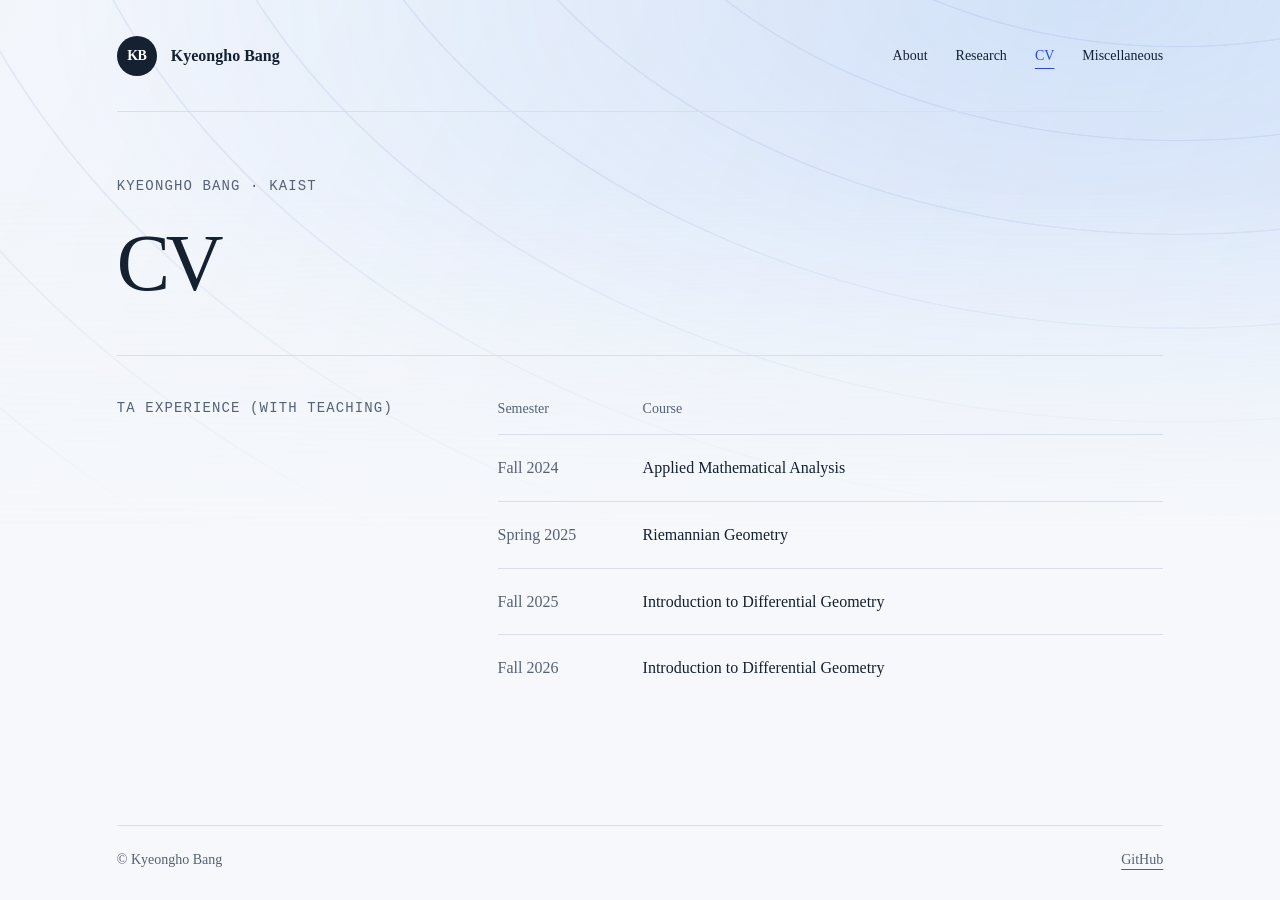
==== CV.html @ 7dfab5c5 "Update and rename teaching.html to CV.html" ====
<!doctype html>
<html lang="en">
<head>
  <meta charset="utf-8">
  <meta name="viewport" content="width=device-width, initial-scale=1">
  <meta name="theme-color" content="#f6f8fb">
  <meta name="description" content="CV of Kyeongho Bang, 2024–2026.">
  <meta property="og:title" content="CV — Kyeongho Bang">
  <meta property="og:description" content="CV of Kyeongho Bang, 2024–2026.">
  <meta property="og:type" content="website">
  <title>CV — Kyeongho Bang</title>
  <link rel="icon" type="image/svg+xml" href="data:image/svg+xml,%3Csvg xmlns='http://www.w3.org/2000/svg' viewBox='0 0 64 64'%3E%3Crect width='64' height='64' rx='14' fill='%232947ed'/%3E%3Ctext x='32' y='43' text-anchor='middle' font-family='Arial,sans-serif' font-weight='700' font-size='32' fill='white'%3EK%3C/text%3E%3C/svg%3E">
  <link rel="stylesheet" href="styles.css">
</head>
<body>
  <a class="skip" href="#main">Skip to content</a>
  <div class="page">
    <header>
      <a class="brand" href="index.html" aria-label="Kyeongho Bang home"><span class="monogram" aria-hidden="true">KB</span><span class="brand-label">Kyeongho Bang</span></a>
      <nav aria-label="Main navigation">
  <a href="index.html">About</a>
  <a href="research.html" >Research</a>
  <a href="CV.html" aria-current="page">CV</a>
  <a href="miscellaneous.html">Miscellaneous</a>
</nav>
    </header>
    <main id="main">
      <div class="page-heading"><p class="eyebrow">Kyeongho Bang · KAIST</p><h1>CV</h1></div>
      <section class="section" aria-labelledby="teaching-title">
        <h2 id="teaching-title">TA experience (with teaching)</h2>
        <div>
          <table class="teaching-table">
            <thead><tr><th scope="col">Semester</th><th scope="col">Course</th></tr></thead>
            <tbody>
              <tr><th scope="row">Fall 2024</th><td>Applied Mathematical Analysis</td></tr>
              <tr><th scope="row">Spring 2025</th><td>Riemannian Geometry</td></tr>
              <tr><th scope="row">Fall 2025</th><td>Introduction to Differential Geometry</td></tr>
              <tr><th scope="row">Fall 2026</th><td>Introduction to Differential Geometry</td></tr>
            </tbody>
          </table>
        </div>
      </section>
    </main>
    <footer><p>© Kyeongho Bang</p><a href="https://github.com/kyeonghobang">GitHub</a></footer>
  </div>
</body>
</html>
---- styles.css ----
:root { color-scheme: light; --paper:#f6f8fb; --ink:#152030; --muted:#566174; --blue:#2947ed; --line:#d8deea; }
    * { box-sizing:border-box; }
    html { scroll-behavior:smooth; }
    body { position:relative; isolation:isolate; margin:0; background:var(--paper); color:var(--ink); font-family:Georgia,'Times New Roman',serif; -webkit-font-smoothing:antialiased; }
    a { color:inherit; text-decoration-thickness:1px; text-underline-offset:5px; }
    a:focus-visible { outline:3px solid var(--blue); outline-offset:7px; }
    .skip { position:absolute; top:12px; left:12px; transform:translateY(-200%); padding:12px; background:white; z-index:5; }
    .skip:focus { transform:none; }
    .page { max-width:1200px; margin:auto; padding:0 clamp(24px,6vw,88px); }
    header { min-height:112px; display:flex; align-items:center; justify-content:space-between; gap:24px; border-bottom:1px solid var(--line); }
    .brand { display:flex; align-items:center; gap:14px; font-size:16px; font-weight:700; text-decoration:none; }
    .monogram { display:grid; place-items:center; width:40px; height:40px; border-radius:50%; background:var(--ink); color:white; font-size:14px; letter-spacing:-.04em; flex-shrink:0; }
    nav { display:flex; flex-wrap:wrap; gap:28px; font-size:14px; }
    nav a { text-decoration:none; }
    nav a:hover { color:var(--blue); text-decoration:underline; }
    .intro { padding:76px 0 64px; }
    .eyebrow { margin:0 0 34px; color:var(--muted); font:14px/1.5 'Courier New',monospace; letter-spacing:.08em; text-transform:uppercase; }
    h1 { margin:0; font-family:Georgia,'Times New Roman',serif; font-size:clamp(54px,7.6vw,100px); line-height:1.1; letter-spacing:-.055em; font-weight:400; }
    h1 span { color:var(--blue); }
    .intro-bottom { margin-top:30px; display:flex; justify-content:space-between; align-items:flex-end; gap:32px; }
    .intro-copy { max-width:650px; font-size:clamp(18px,2vw,23px); line-height:1.5; letter-spacing:-.025em; margin:0; }
    .button { display:inline-flex; align-items:center; justify-content:center; gap:12px; min-height:54px; padding:16px 25px; border:1px solid var(--blue); border-radius:5px; background:var(--blue); color:white; font-size:16px; font-weight:600; text-decoration:none; white-space:nowrap; transition:background .18s,transform .18s; }
    .button:hover { background:#1935ce; transform:translateY(-2px); }
    .button svg { width:20px; height:20px; fill:currentColor; }
    .about { display:grid; grid-template-columns:1fr 2fr; gap:48px; padding:50px 0 56px; border-top:1px solid var(--line); }
    h2 { font-size:14px; line-height:1.5; font-weight:400; font-family:'Courier New',monospace; letter-spacing:.08em; text-transform:uppercase; margin:0; color:var(--muted); }
    .about p { max-width:700px; font-size:19px; line-height:1.7; margin:0; }
    .section { display:grid; grid-template-columns:1fr 2fr; gap:48px; padding:42px 0 48px; border-top:1px solid var(--line); scroll-margin-top:24px; }
    .research-topic { font-family:Georgia,'Times New Roman',serif; font-size:22px; line-height:1.5; font-weight:400; margin:0; letter-spacing:-.025em; }
    .paper h3 { font-family:Georgia,'Times New Roman',serif; font-size:clamp(23px,2.6vw,30px); font-weight:400; line-height:1.35; margin:0 0 16px; letter-spacing:-.02em; }
    .paper h3 a { text-decoration:none; }
    .paper h3 a:hover { color:var(--blue); text-decoration:underline; }
    .paper p { margin:0 0 12px; font-size:16px; line-height:1.6; }
    .paper .metadata { color:var(--muted); font-size:14px; }
    .paper-links { display:flex; flex-wrap:wrap; gap:14px; margin-top:20px; }
    .paper-links a { padding:7px 13px; border:1px solid var(--line); border-radius:4px; color:var(--blue); font-size:14px; text-decoration:none; }
    .paper-links a:hover { border-color:var(--blue); }
    .education-list { list-style:none; margin:0; padding:0; }
    .education-list li + li { margin-top:28px; }
    .education-list .period { color:var(--muted); font:14px/1.5 'Courier New',monospace; }
    .education-list h3 { margin:8px 0; font-size:19px; font-weight:600; }
    .education-list p { margin:4px 0; line-height:1.6; font-size:16px; }
    .about a { color:var(--blue); }
    .profile-link { display:inline-block; font-size:16px; color:var(--blue); overflow-wrap:anywhere; }
    footer { border-top:1px solid var(--line); padding:26px 0 32px; display:flex; justify-content:space-between; flex-wrap:wrap; gap:16px; font-size:14px; color:var(--muted); }
    footer p { margin:0; }
    ::selection { background:#dce3ff; color:#152030; }
    
    @media (max-width:680px) {
      header { min-height:88px; padding:22px 0; gap:20px; flex-wrap:wrap; }
      .brand { font-size:14px; gap:10px; }
      nav { gap:16px; }
      .intro { padding:66px 0 56px; }
      .eyebrow { margin-bottom:28px; font-size:13px; }
      h1 { font-size:clamp(50px,11vw,74px); }
      .intro-bottom { margin-top:34px; flex-direction:column; align-items:flex-start; gap:28px; }
      .about, .section { grid-template-columns:1fr; gap:24px; padding:32px 0 38px; }
      .about p { font-size:18px; }
    }
    @media (max-width:360px) { .brand-label { display:none; } }
    @media (prefers-reduced-motion:reduce) { html { scroll-behavior:auto; } .button { transition:none; } }
    .page { min-height:100vh; display:flex; flex-direction:column; }
    main { flex:1; min-width:0; }
    nav a { padding:8px 0; }
    nav a[aria-current="page"] { color:var(--blue); text-decoration:underline; text-underline-offset:8px; }
    .page-heading { padding:64px 0 48px; }
    .page-heading h1 { font-size:clamp(48px,6.5vw,80px); }
    .page-heading .eyebrow { margin-bottom:22px; }
    .teaching-table { width:100%; border-collapse:collapse; text-align:left; font-size:16px; line-height:1.6; }
    .teaching-table caption { text-align:left; font-size:18px; margin-bottom:24px; }
    .teaching-table thead th { font-size:14px; font-weight:400; color:var(--muted); padding:0 0 14px; border-bottom:1px solid var(--line); }
    .teaching-table tbody th, .teaching-table td { vertical-align:top; padding:20px 0; border-bottom:1px solid var(--line); }
    .teaching-table tbody th { font-weight:400; color:var(--muted); white-space:nowrap; }
    .teaching-table th:first-child { padding-right:24px; width:145px; }
    .teaching-table tbody tr:last-child th, .teaching-table tbody tr:last-child td { border-bottom:0; }
    .about .about-contact { margin-top:22px; font-size:18px; overflow-wrap:anywhere; }
    @media (max-width:680px) {
      .page-heading { padding:48px 0 36px; }
      .teaching-table th:first-child { width:110px; padding-right:16px; }
    }


    body::before {
      content:"";
      position:absolute;
      inset:0 0 auto;
      height:540px;
      z-index:-1;
      pointer-events:none;
      background:
        repeating-radial-gradient(ellipse at 92% -55%, transparent 0 86px, rgba(55,95,184,.09) 87px 88px, transparent 89px 132px),
        radial-gradient(ellipse at 85% 0%, rgba(103,154,234,.2), transparent 68%),
        linear-gradient(115deg, rgba(230,240,255,.2), rgba(205,226,255,.28));
      -webkit-mask-image:linear-gradient(to bottom, #000 35%, transparent 100%);
      mask-image:linear-gradient(to bottom, #000 35%, transparent 100%);
    }
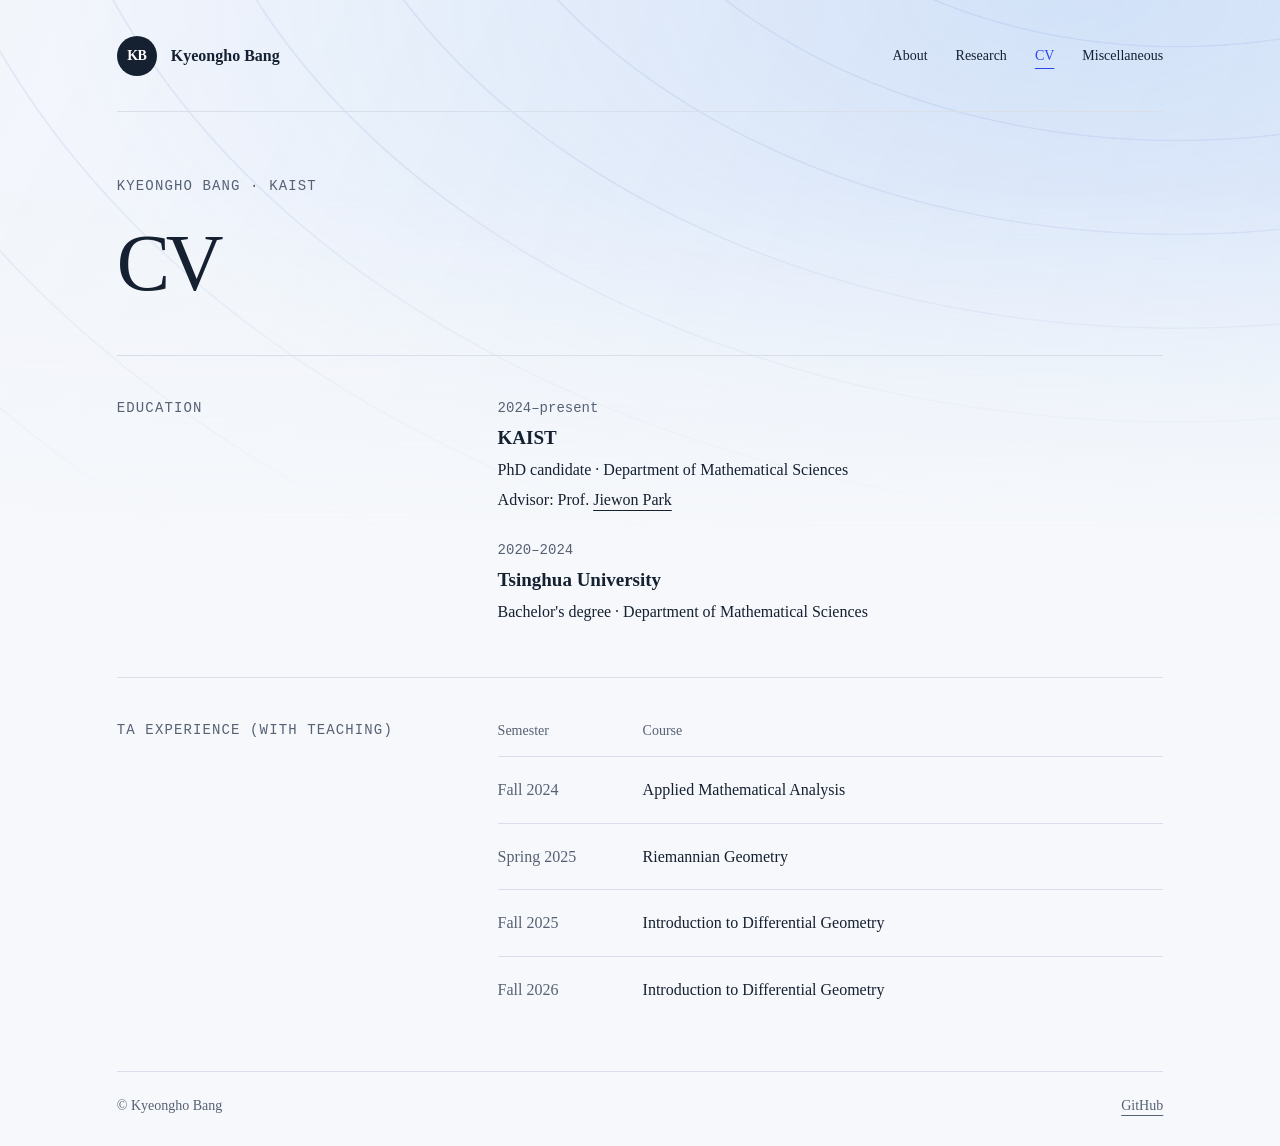
==== commit bec6bb1a: "Update CV.html" ====
--- a/CV.html
+++ b/CV.html
@@ -26,6 +26,15 @@
     </header>
     <main id="main">
       <div class="page-heading"><p class="eyebrow">Kyeongho Bang · KAIST</p><h1>CV</h1></div>
+
+      <section id="education" class="section" aria-labelledby="education-title">
+        <h2 id="education-title">Education</h2>
+        <ol class="education-list">
+          <li><span class="period">2024–present</span><h3>KAIST</h3><p>PhD candidate · Department of Mathematical Sciences</p><p>Advisor: Prof. <a href="https://sites.google.com/view/jiewonpark?pli=1&amp;authuser=0">Jiewon Park</a></p></li>
+          <li><span class="period">2020–2024</span><h3>Tsinghua University</h3><p>Bachelor's degree · Department of Mathematical Sciences</p></li>
+        </ol>
+      </section>
+      
       <section class="section" aria-labelledby="teaching-title">
         <h2 id="teaching-title">TA experience (with teaching)</h2>
         <div>
@@ -40,6 +49,7 @@
           </table>
         </div>
       </section>
+
     </main>
     <footer><p>© Kyeongho Bang</p><a href="https://github.com/kyeonghobang">GitHub</a></footer>
   </div>
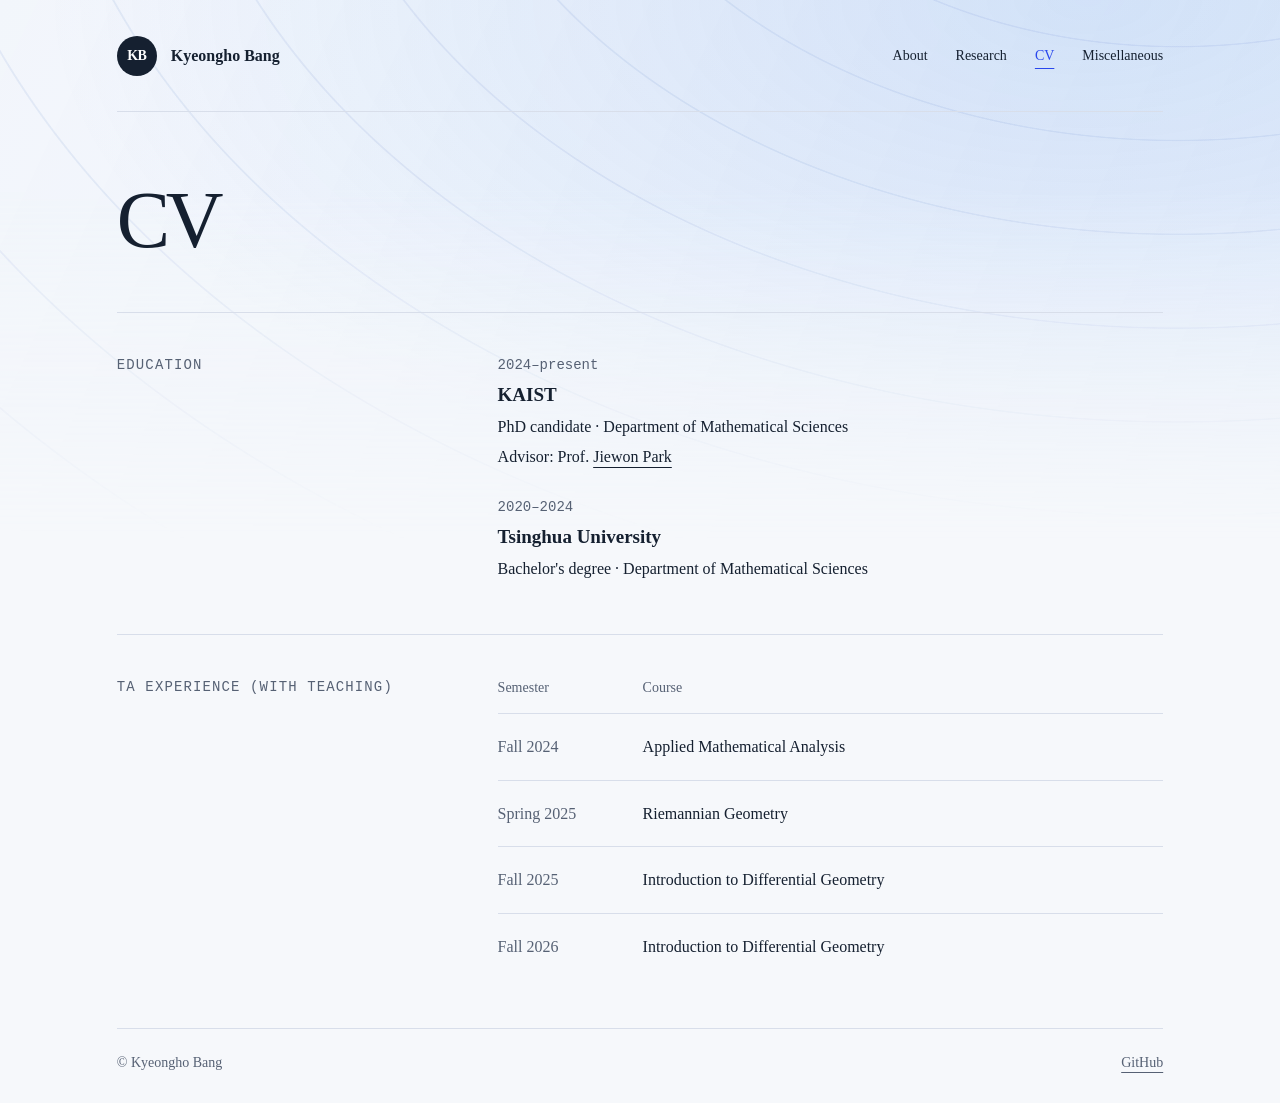
==== commit 52f6ed1c: "Update CV.html" ====
--- a/CV.html
+++ b/CV.html
@@ -25,7 +25,7 @@
 </nav>
     </header>
     <main id="main">
-      <div class="page-heading"><p class="eyebrow">Kyeongho Bang · KAIST</p><h1>CV</h1></div>
+      <div class="page-heading"><h1>CV</h1></div>
 
       <section id="education" class="section" aria-labelledby="education-title">
         <h2 id="education-title">Education</h2>
--- a/styles.css
+++ b/styles.css
@@ -45,7 +45,10 @@
     footer { border-top:1px solid var(--line); padding:26px 0 32px; display:flex; justify-content:space-between; flex-wrap:wrap; gap:16px; font-size:14px; color:var(--muted); }
     footer p { margin:0; }
     ::selection { background:#dce3ff; color:#152030; }
-    
+    .notes-list {margin: 0;padding-left: 1.5rem;}
+    .note-description {margin: 0;}
+    .note-file {margin: 0.5rem 0 0;}
+
     @media (max-width:680px) {
       header { min-height:88px; padding:22px 0; gap:20px; flex-wrap:wrap; }
       .brand { font-size:14px; gap:10px; }
@@ -94,3 +97,11 @@
       -webkit-mask-image:linear-gradient(to bottom, #000 35%, transparent 100%);
       mask-image:linear-gradient(to bottom, #000 35%, transparent 100%);
     }
+
+.notes-list > li {
+  padding-bottom: 2rem;
+}
+
+.notes-list > li:last-child {
+  padding-bottom: 0;
+}
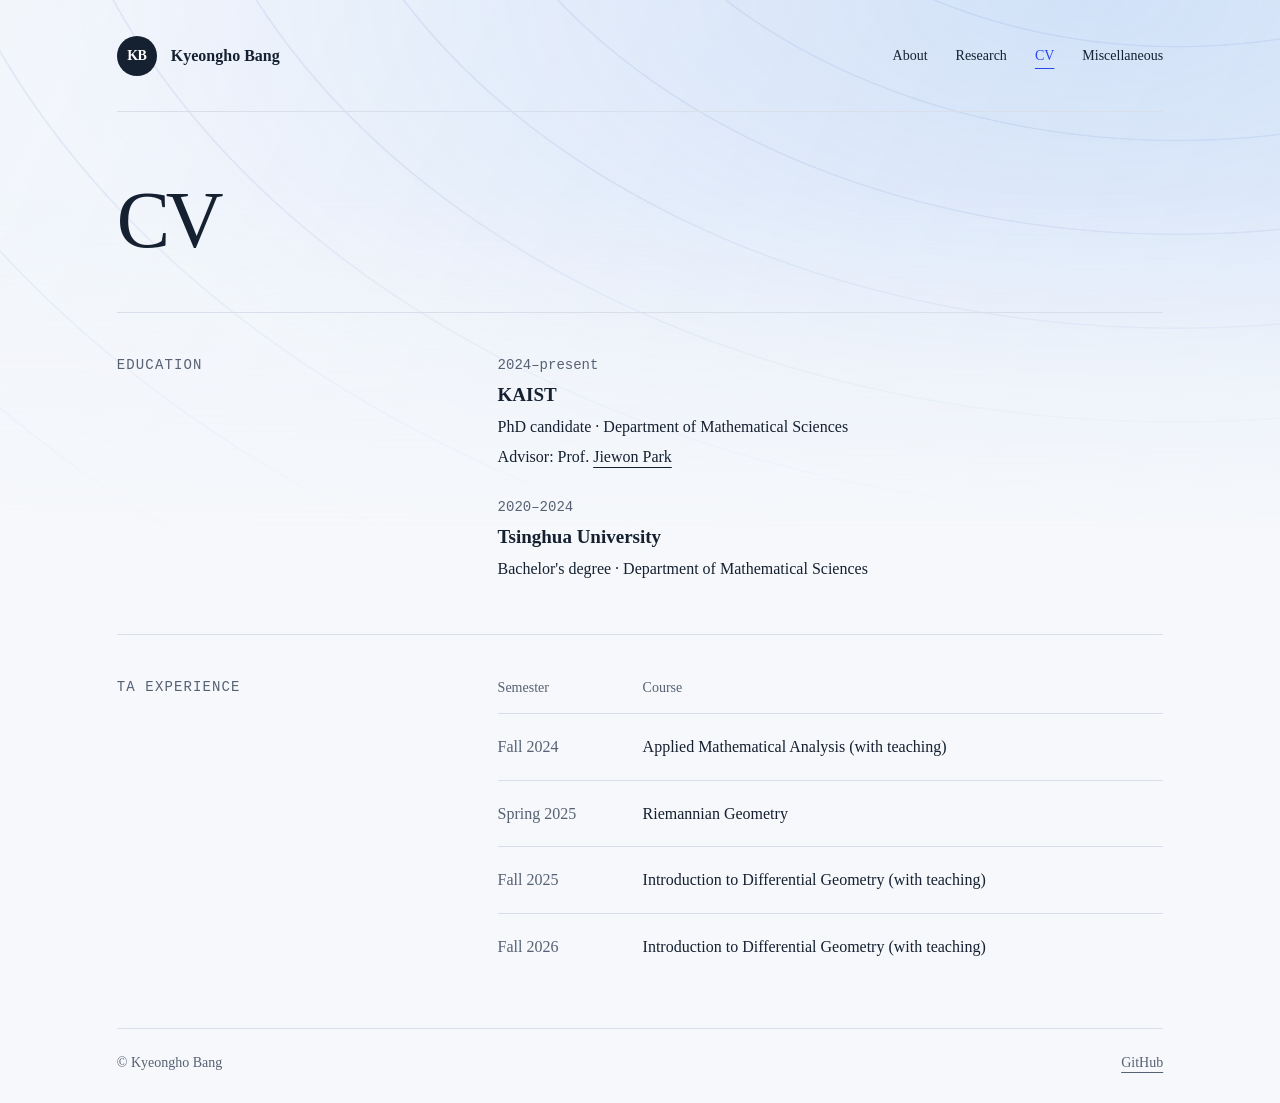
==== commit b8a993be: "Update CV.html" ====
--- a/CV.html
+++ b/CV.html
@@ -36,15 +36,15 @@
       </section>
       
       <section class="section" aria-labelledby="teaching-title">
-        <h2 id="teaching-title">TA experience (with teaching)</h2>
+        <h2 id="teaching-title">TA experience</h2>
         <div>
           <table class="teaching-table">
             <thead><tr><th scope="col">Semester</th><th scope="col">Course</th></tr></thead>
             <tbody>
-              <tr><th scope="row">Fall 2024</th><td>Applied Mathematical Analysis</td></tr>
+              <tr><th scope="row">Fall 2024</th><td>Applied Mathematical Analysis (with teaching)</td></tr>
               <tr><th scope="row">Spring 2025</th><td>Riemannian Geometry</td></tr>
-              <tr><th scope="row">Fall 2025</th><td>Introduction to Differential Geometry</td></tr>
-              <tr><th scope="row">Fall 2026</th><td>Introduction to Differential Geometry</td></tr>
+              <tr><th scope="row">Fall 2025</th><td>Introduction to Differential Geometry (with teaching)</td></tr>
+              <tr><th scope="row">Fall 2026</th><td>Introduction to Differential Geometry (with teaching)</td></tr>
             </tbody>
           </table>
         </div>
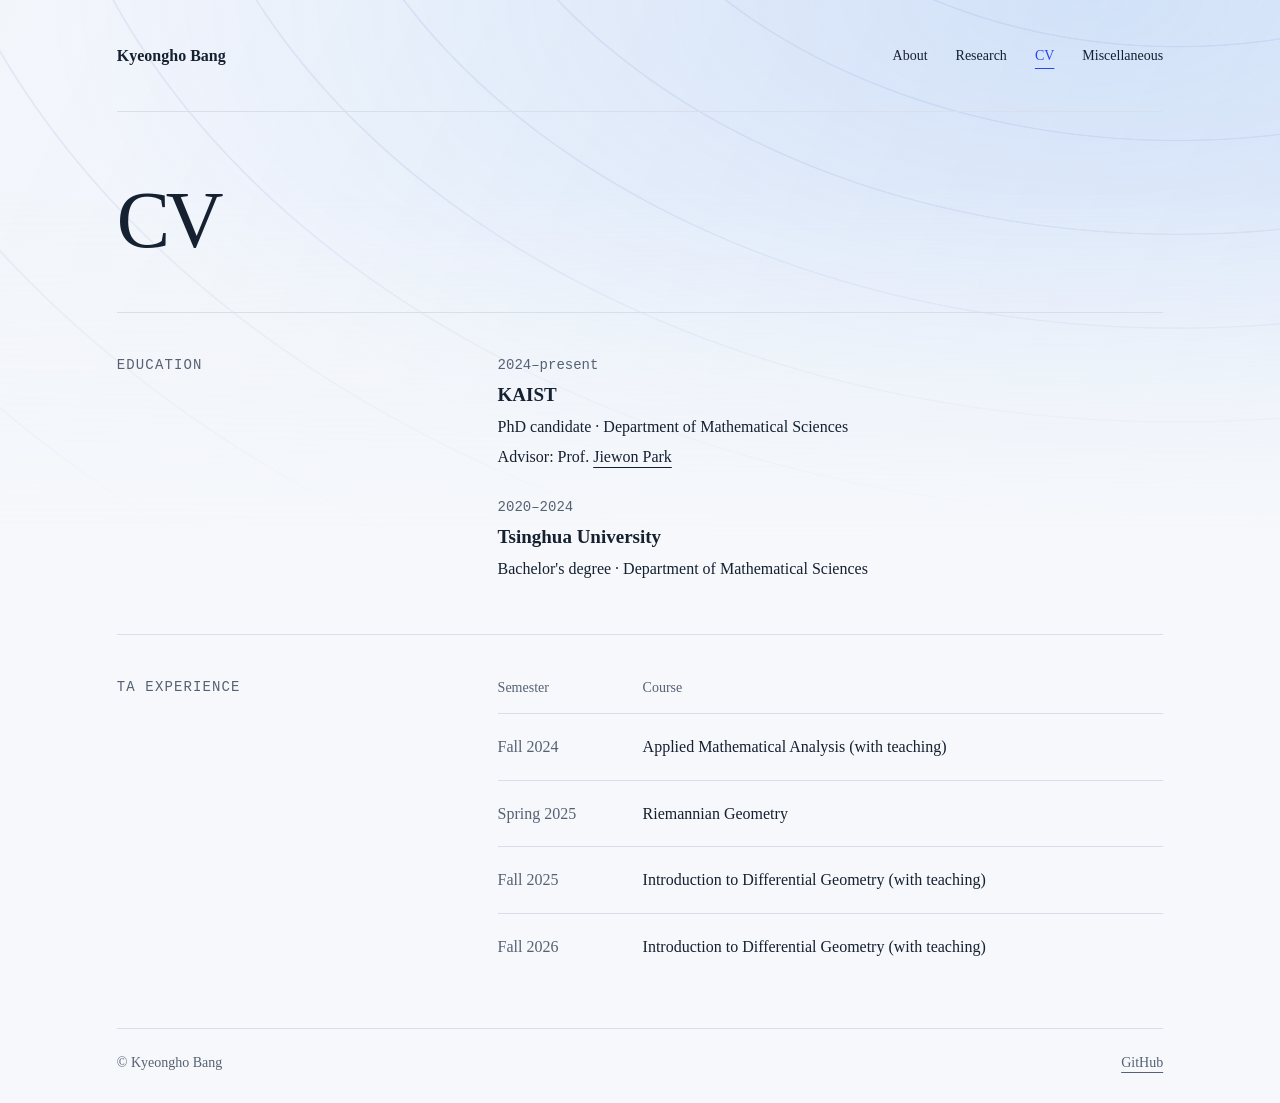
==== commit e6ad8fee: "Reduce homepage name size and remove header monogram" ====
--- a/CV.html
+++ b/CV.html
@@ -16,7 +16,7 @@
   <a class="skip" href="#main">Skip to content</a>
   <div class="page">
     <header>
-      <a class="brand" href="index.html" aria-label="Kyeongho Bang home"><span class="monogram" aria-hidden="true">KB</span><span class="brand-label">Kyeongho Bang</span></a>
+      <a class="brand" href="index.html" aria-label="Kyeongho Bang home"><span class="brand-label">Kyeongho Bang</span></a>
       <nav aria-label="Main navigation">
   <a href="index.html">About</a>
   <a href="research.html" >Research</a>
--- a/styles.css
+++ b/styles.css
@@ -9,7 +9,6 @@
     .page { max-width:1200px; margin:auto; padding:0 clamp(24px,6vw,88px); }
     header { min-height:112px; display:flex; align-items:center; justify-content:space-between; gap:24px; border-bottom:1px solid var(--line); }
     .brand { display:flex; align-items:center; gap:14px; font-size:16px; font-weight:700; text-decoration:none; }
-    .monogram { display:grid; place-items:center; width:40px; height:40px; border-radius:50%; background:var(--ink); color:white; font-size:14px; letter-spacing:-.04em; flex-shrink:0; }
     nav { display:flex; flex-wrap:wrap; gap:28px; font-size:14px; }
     nav a { text-decoration:none; }
     nav a:hover { color:var(--blue); text-decoration:underline; }
@@ -60,7 +59,6 @@
       .about, .section { grid-template-columns:1fr; gap:24px; padding:32px 0 38px; }
       .about p { font-size:18px; }
     }
-    @media (max-width:360px) { .brand-label { display:none; } }
     @media (prefers-reduced-motion:reduce) { html { scroll-behavior:auto; } .button { transition:none; } }
     .page { min-height:100vh; display:flex; flex-direction:column; }
     main { flex:1; min-width:0; }
@@ -98,10 +96,43 @@
       mask-image:linear-gradient(to bottom, #000 35%, transparent 100%);
     }
 
-.notes-list > li {
-  padding-bottom: 2rem;
+.notes-list > li {padding-bottom: 2rem;}
+.notes-list > li:last-child {padding-bottom: 0;}
+
+
+/* Homepage hero */
+.intro {
+  margin-top: 4rem;
+  margin-bottom: 3.5rem;
 }
 
-.notes-list > li:last-child {
-  padding-bottom: 0;
+.intro h1 {
+  font-size: clamp(3rem, 6vw, 5rem);
+  line-height: 1.1;
+  letter-spacing: -0.045em;
+  margin: 0;
 }
+
+/* Introductory text */
+.bio {
+  max-width: none;
+  margin-top: 0;
+}
+
+.bio-line {
+  font-size: 18px;
+  line-height: 1.45;
+  margin: 0 0 6px 0;
+  white-space: nowrap;
+}
+
+.bio .email {
+  margin-top: 18px;
+  font-size: 17px;
+}
+
+@media (max-width: 900px) {
+  .bio-line {
+    white-space: normal;
+  }
+}
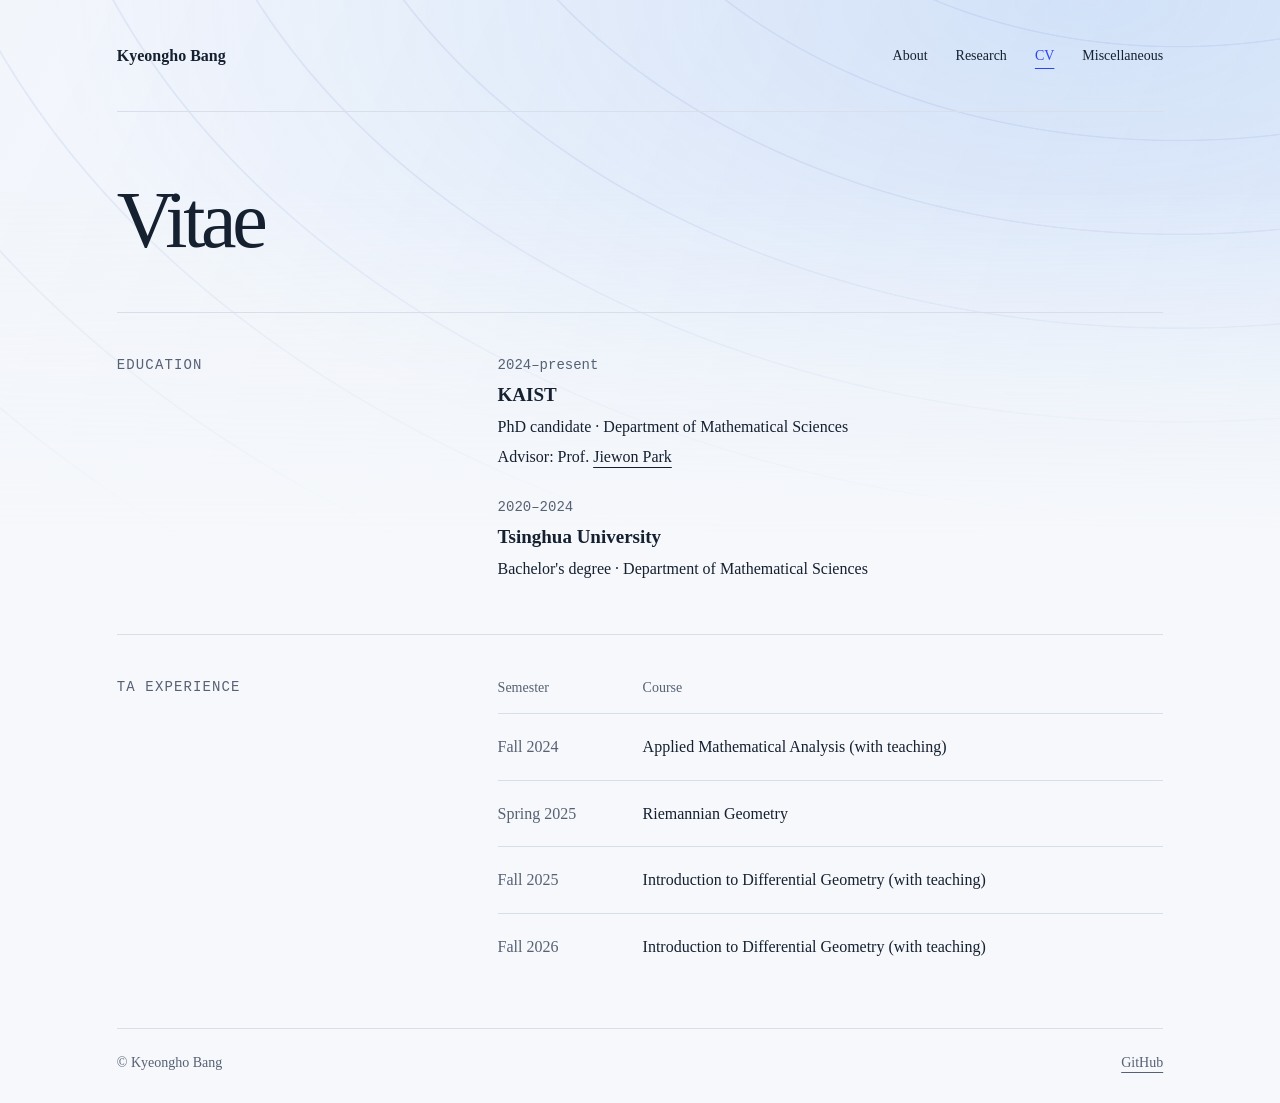
==== commit 334f4e07: "Rename CV page heading to Vitae" ====
--- a/CV.html
+++ b/CV.html
@@ -25,7 +25,7 @@
 </nav>
     </header>
     <main id="main">
-      <div class="page-heading"><h1>CV</h1></div>
+      <div class="page-heading"><h1>Vitae</h1></div>
 
       <section id="education" class="section" aria-labelledby="education-title">
         <h2 id="education-title">Education</h2>
--- a/styles.css
+++ b/styles.css
@@ -111,6 +111,7 @@
   line-height: 1.1;
   letter-spacing: -0.045em;
   margin: 0;
+  text-indent: -0.045em;
 }
 
 /* Introductory text */
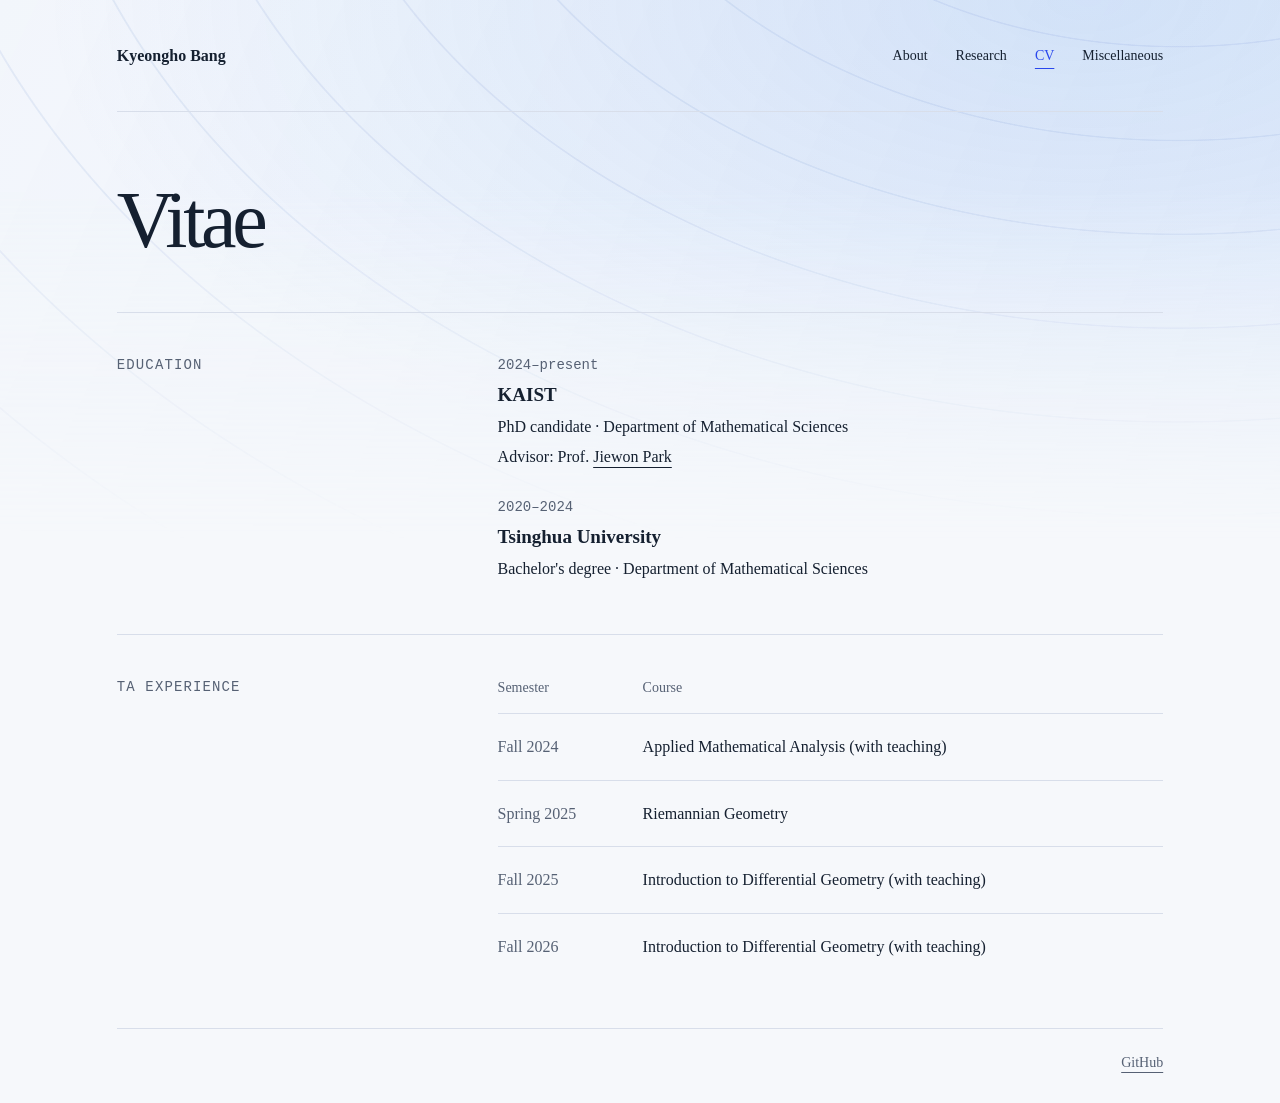
==== commit ea358193: "Remove copyright notices from remaining page footers" ====
--- a/CV.html
+++ b/CV.html
@@ -51,7 +51,7 @@
       </section>
 
     </main>
-    <footer><p>© Kyeongho Bang</p><a href="https://github.com/kyeonghobang">GitHub</a></footer>
+    <footer style="justify-content:flex-end"><a href="https://github.com/kyeonghobang">GitHub</a></footer>
   </div>
 </body>
 </html>
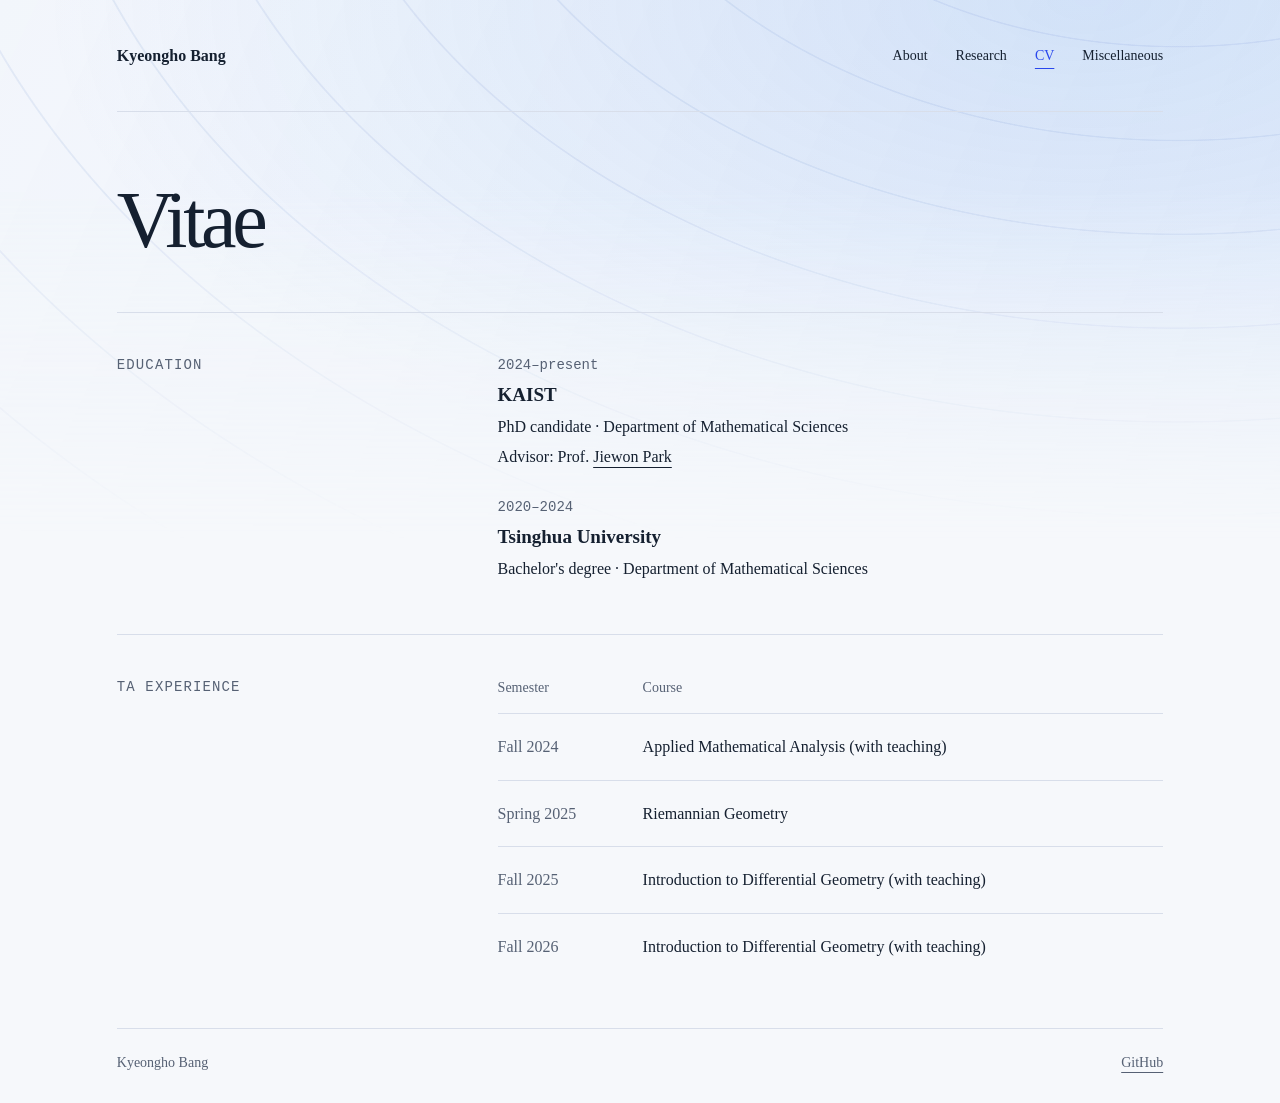
==== commit c8674182: "Restore footer name without copyright symbol on non-About pages" ====
--- a/CV.html
+++ b/CV.html
@@ -51,7 +51,7 @@
       </section>
 
     </main>
-    <footer style="justify-content:flex-end"><a href="https://github.com/kyeonghobang">GitHub</a></footer>
+    <footer><p>Kyeongho Bang</p><a href="https://github.com/kyeonghobang">GitHub</a></footer>
   </div>
 </body>
 </html>
